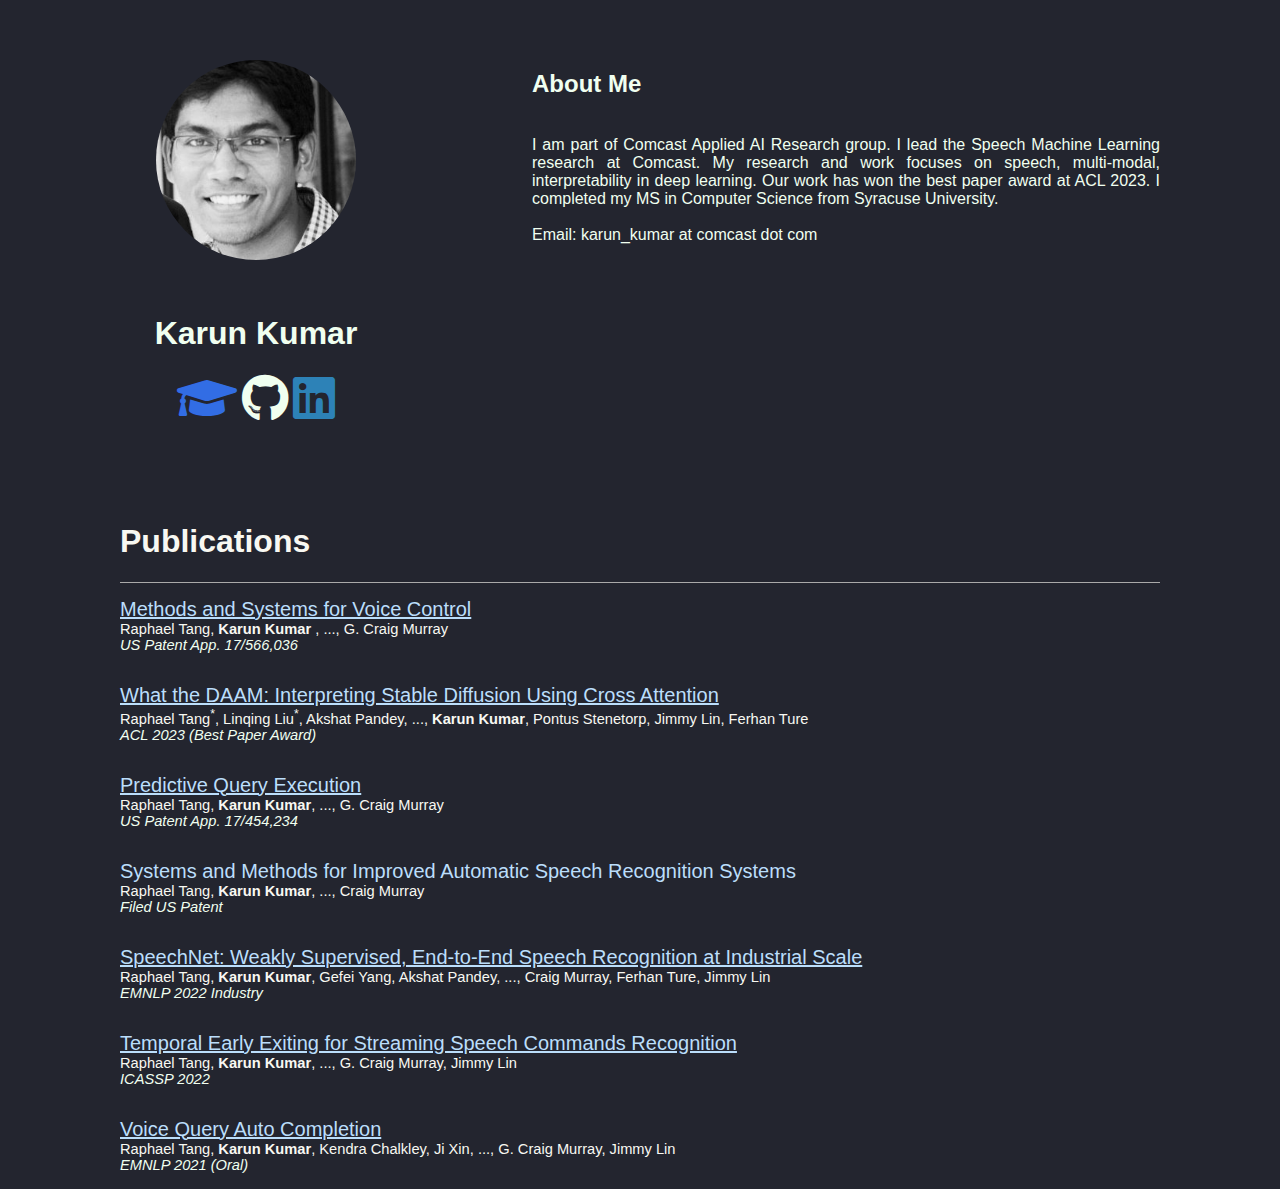
==== index.html @ 8d426ccd "my site" ====
<!DOCTYPE html>
<html lang="en">
<head>
  <title>Karun Kumar's Homepage</title>
  <link id="theme-style" rel="stylesheet" href="style.css">
  <link rel="stylesheet" href="https://use.fontawesome.com/releases/v5.6.1/css/all.css" crossorigin="anonymous">
<!--  <link rel="stylesheet" href="https://academic-demo.netlify.app/css/wowchemy.042e26407c9e383d96a1f26d6787c686.css">-->
</head>
<body>
  <div class="container">

    <div class="column">
      <div class="profile">
        <img class="avatar avatar-circle" width="270" height="270" src="images/pic.jpeg" alt="karun kumar">
      </div>
      <div class="profile-body">
      <h1>Karun Kumar</h1>
      <div class="external-links">
        <div class="mx-auto">
          <a class="scholar" href="https://scholar.google.com/citations?user=pf3DmSsAAAAJ&hl=en&oi=ao"><i class="fas fa-graduation-cap fa-3x"></i></a>
          <a class="github" href="https://github.com/kumarkarun"><i class="fab fa-github fa-3x"></i></a>
          <a class="linkedin" href="https://www.linkedin.com/in/kumarkarun"><i class="fab fa-linkedin fa-3x"></i></a>
        </div>
      </div>
      </div>
    </div>

    <div class="column2">
      <div class="col-lg-2"></div>
      <div class="col-lg-8">
        <div class="textbody">
          <h2 class="text-center">About Me</h2><br>
          <div class="article-style">
            I am part of Comcast Applied AI Research group. I lead the Speech Machine Learning research at Comcast.
            My research and work focuses on speech, multi-modal, interpretability in deep learning.
            Our work has won the best paper award at ACL 2023.
            I completed my MS in Computer Science from Syracuse University.
            <br><br>
		    Email: karun_kumar at comcast dot com
          </div>
        </div>
      </div>
      <i class="col-lg-2"></i>
    </div>

  </div>

  <div class="row">
    <div class="cell">
    <div class="sec-header"><h1>Publications</h1></div>
      <div class="pub-listing pt-3">
        <div class="pub-title"><a href="https://patents.google.com/patent/US20230215459A1">Methods and Systems for Voice Control</a></div>
        <div class="author-line">Raphael Tang, <b>Karun Kumar </b>, ..., G. Craig Murray</div>
        <i class="pub-conf">US Patent App. 17/566,036</i><br>
      </div>
      <div class="pub-listing pt-3">
        <div class="pub-title"><a href="https://aclanthology.org/2023.acl-long.310/">What the DAAM: Interpreting Stable Diffusion Using Cross Attention</a></div>
        <div class="author-line">Raphael Tang<sup>*</sup>, Linqing Liu<sup>*</sup>, Akshat Pandey, ..., <b>Karun Kumar</b>, Pontus Stenetorp, Jimmy Lin, Ferhan Ture</div>
        <i class="pub-conf">ACL 2023 <span class="noteworthy">(Best Paper Award)</span></i><br>
      </div>
      <div class="pub-listing pt-3">
        <div class="pub-title"><a href="https://patents.google.com/patent/US20230142836A1/en">Predictive Query Execution</a></div>
        <div class="author-line">Raphael Tang, <b>Karun Kumar</b>, ..., G. Craig Murray</div>
        <i class="pub-conf">US Patent App. 17/454,234</i><br>
      </div>
      <div class="pub-listing pt-3">
        <div class="pub-title">Systems and Methods for Improved Automatic Speech Recognition Systems</div>
        <div class="author-line">Raphael Tang, <b>Karun Kumar</b>, ..., Craig Murray</div>
        <i class="pub-conf">Filed US Patent</i><br>
      </div>
      <div class="pub-listing pt-3">
        <div class="pub-title"><a href="https://aclanthology.org/2022.emnlp-industry.29/">SpeechNet: Weakly Supervised, End-to-End Speech Recognition at Industrial Scale</a></div>
        <div class="author-line">Raphael Tang, <b>Karun Kumar</b>, Gefei Yang, Akshat Pandey, ..., Craig Murray, Ferhan Ture, Jimmy Lin</div>
        <i class="pub-conf">EMNLP 2022 Industry</i><br>
      </div>
      <div class="pub-listing pt-3">
        <div class="pub-title"><a href="https://cs.uwaterloo.ca/~jimmylin/publications/Tang_etal_ICASSP2022.pdf">Temporal Early Exiting for Streaming Speech Commands Recognition</a></div>
        <div class="author-line">Raphael Tang, <b>Karun Kumar</b>, ..., G. Craig Murray, Jimmy Lin</div>
        <i class="pub-conf">ICASSP 2022</i><br>
      </div>
      <div class="pub-listing pt-3">
        <div class="pub-title"><a href="https://aclanthology.org/2021.emnlp-main.68/">Voice Query Auto Completion</a></div>
        <div class="author-line">Raphael Tang, <b>Karun Kumar</b>, Kendra Chalkley, Ji Xin, ..., G. Craig Murray, Jimmy Lin</div>
        <i class="pub-conf">EMNLP 2021 (Oral)</i><br>
      </div>


    </div>

  </div>
</body>
</html>
---- style.css ----
body {
    font-family: Arial, sans-serif;
    margin: 0;
    padding: 0;
  }

.container {
    display: flex;
    justify-content: space-between;
    /*padding: 20px;*/
    background: #23252f;
}

.column {
    float: left;
    width: 40%;
      /*flex: 1;*/
    padding: 30px;

    /*border: 1px solid #ccc;*/
    /*margin: 5px;*/
    box-sizing: border-box;
}

.column2 {
    float: right;
    width: 60%;
    /*flex: 1;*/
    padding-top: 50px;
    padding-left: 20px;
    padding-right: 120px;
    /*border: 1px solid #ccc;*/
    /*margin: 5px;*/
    box-sizing: border-box;
}

.row {
    display: flex;
    justify-content: space-between;
    /*padding: 20px;*/
    /*border-top: 1px solid #ccc;*/
}

.cell {
    flex: 1;
    padding-left: 120px;
    padding-top: 50px;
    padding-right: 120px;
    /*border: 1px solid #ccc;*/
    /*box-sizing: border-box;*/
    color: #f8f8f2;
    background: #23252f;
}

.external-links .scholar:hover {
    color: #2d82b7;
}

.external-links .scholar {
    color: #326de4;
}

.external-links .linkedin {
    color: #2d82b7;
}

.external-links .linkedin:hover {
    color: #2d72a7;
}

.external-links .github {
    color: honeydew;
}

.external-links .github:hover {
    color: #44494e;
}

li {
    text-align: justify;
}

.pub-title {
    font-size: 15pt;
    color: #bbdefb;
}

.pub-listing {
    font-size: 11pt;
    width: 100%;
    padding-bottom: 16px;
    padding-top: 15px;
}

.no-pad-pub-listing {
    font-size: 11pt;
    width: 100%;
}

.pub-conf {
    color: honeydew;
    /*color: #f8f8f2;*/
    font-weight: 300;
}

.textbody {
    text-align: justify;
    color: honeydew;
    font-family: inherit;
    font-size: 1rem;
    line-height: inherit;
}

.profile{
    text-align: center;
    padding: 30px 5px;
    position: relative;
}

.profile-body{
    text-align: center;
    position: relative;
    color: honeydew;
    font-family: inherit;
    font-size: 1rem;
    line-height: inherit;
}

.avatar {
    width: 200px;
    height: 200px;
}

.avatar-circle {
    border-radius: 50%;
}

.article-style {
    overflow: hidden;
    overflow-wrap: break-word;
    word-wrap: break-word;
    word-break: break-word;
}

.sec-header {
    width: 100%;
    border-bottom: 1px solid #aaa;
}

a:link {
  color: #bbdefb;
  background-color: transparent;
  text-decoration: underline;
}

a:hover {
  color: #326de4;
  background-color: transparent;
  text-decoration: underline;
}
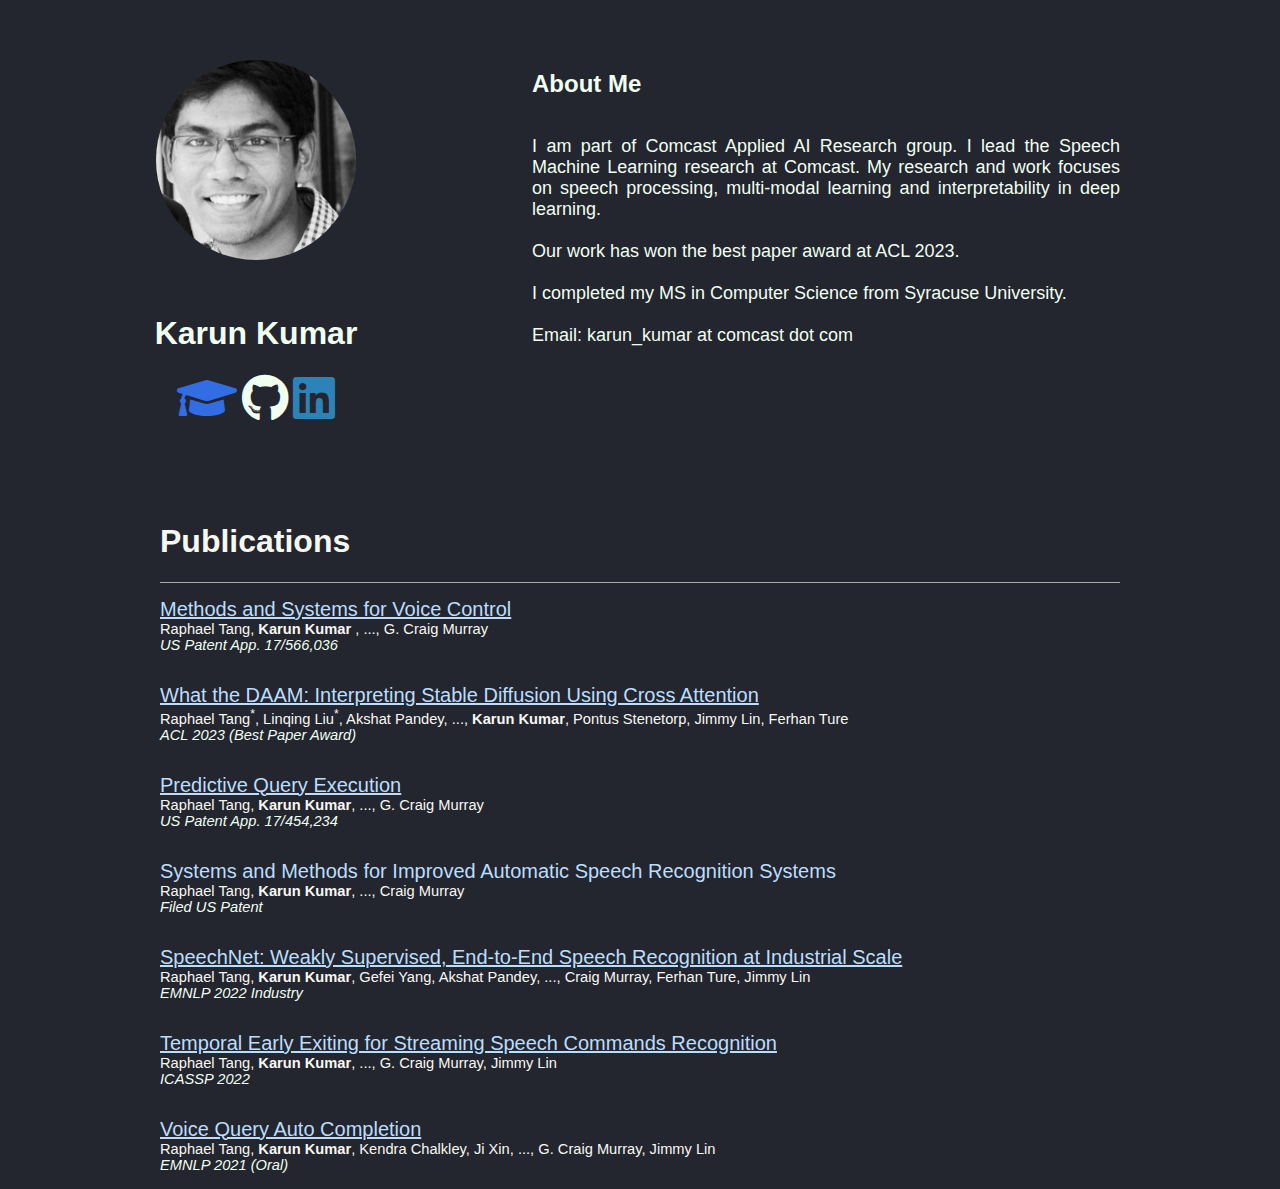
==== commit 4f664020: "my site" ====
--- a/index.html
+++ b/index.html
@@ -32,8 +32,10 @@
           <h2 class="text-center">About Me</h2><br>
           <div class="article-style">
             I am part of Comcast Applied AI Research group. I lead the Speech Machine Learning research at Comcast.
-            My research and work focuses on speech, multi-modal, interpretability in deep learning.
+            My research and work focuses on speech processing, multi-modal learning and interpretability in deep learning.
+            <br><br>
             Our work has won the best paper award at ACL 2023.
+            <br><br>
             I completed my MS in Computer Science from Syracuse University.
             <br><br>
 		    Email: karun_kumar at comcast dot com
--- a/style.css
+++ b/style.css
@@ -28,7 +28,7 @@
     /*flex: 1;*/
     padding-top: 50px;
     padding-left: 20px;
-    padding-right: 120px;
+    padding-right: 160px;
     /*border: 1px solid #ccc;*/
     /*margin: 5px;*/
     box-sizing: border-box;
@@ -43,9 +43,9 @@
 
 .cell {
     flex: 1;
-    padding-left: 120px;
+    padding-left: 160px;
     padding-top: 50px;
-    padding-right: 120px;
+    padding-right: 160px;
     /*border: 1px solid #ccc;*/
     /*box-sizing: border-box;*/
     color: #f8f8f2;
@@ -140,6 +140,7 @@
     overflow-wrap: break-word;
     word-wrap: break-word;
     word-break: break-word;
+    font-size: large;
 }
 
 .sec-header {
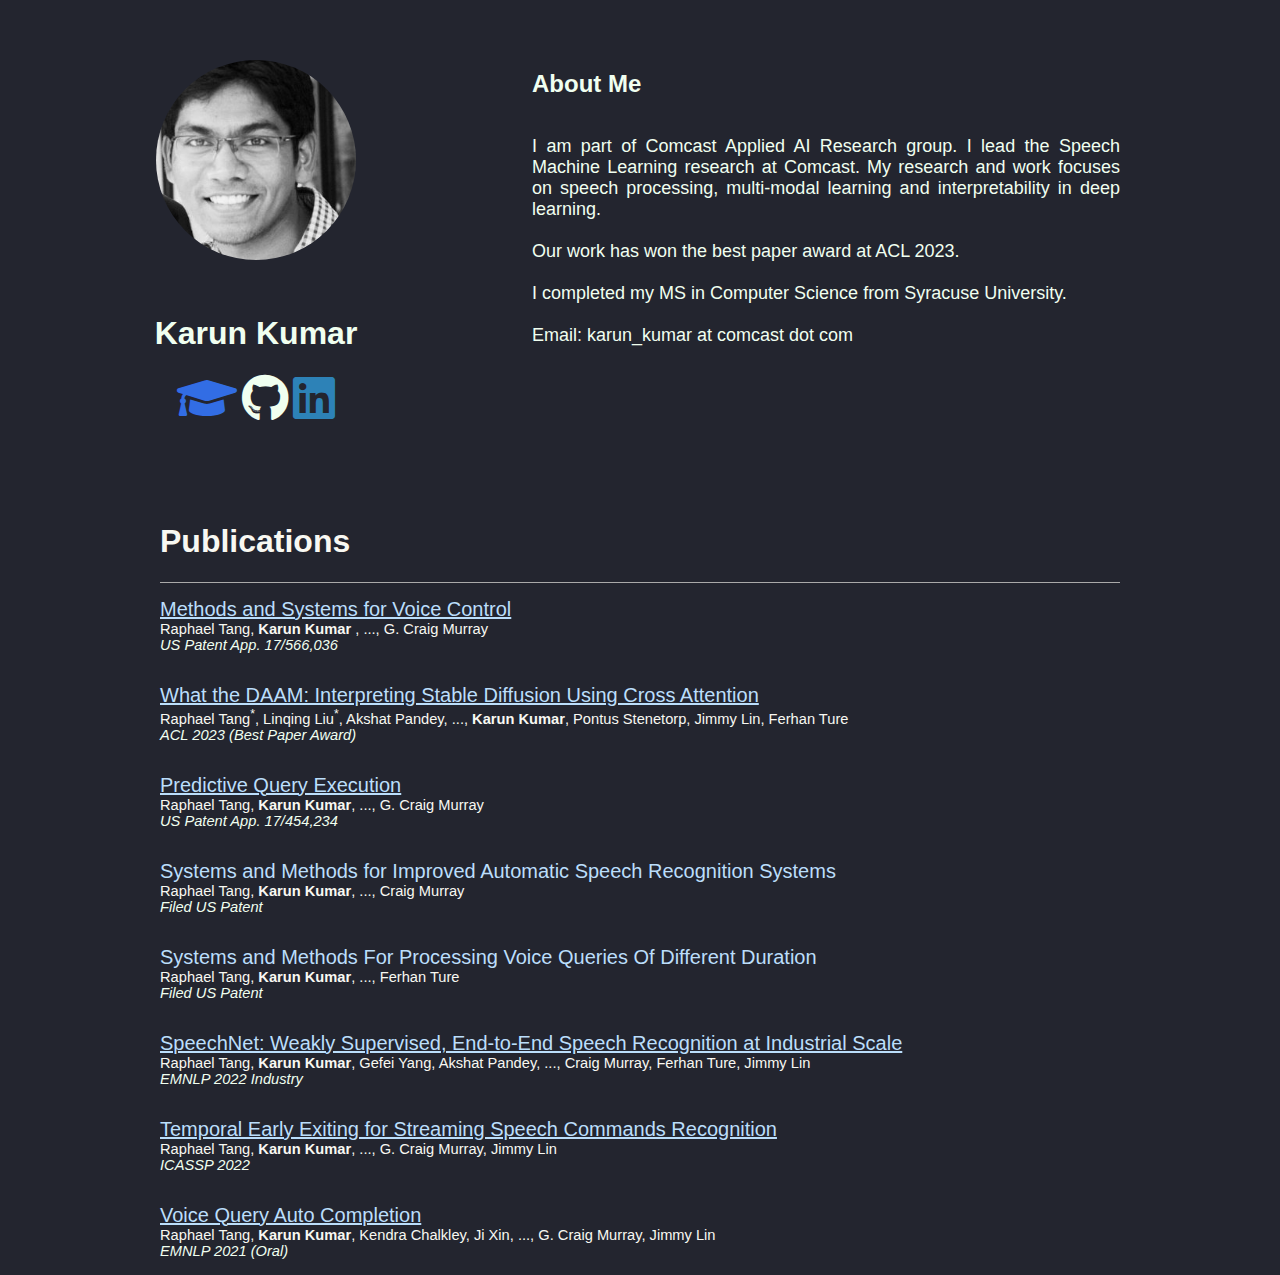
==== commit b7a43380: "update" ====
--- a/index.html
+++ b/index.html
@@ -71,6 +71,11 @@
         <i class="pub-conf">Filed US Patent</i><br>
       </div>
       <div class="pub-listing pt-3">
+        <div class="pub-title">Systems and Methods For Processing Voice Queries Of Different Duration</div>
+        <div class="author-line">Raphael Tang, <b>Karun Kumar</b>, ..., Ferhan Ture</div>
+        <i class="pub-conf">Filed US Patent</i><br>
+      </div>
+      <div class="pub-listing pt-3">
         <div class="pub-title"><a href="https://aclanthology.org/2022.emnlp-industry.29/">SpeechNet: Weakly Supervised, End-to-End Speech Recognition at Industrial Scale</a></div>
         <div class="author-line">Raphael Tang, <b>Karun Kumar</b>, Gefei Yang, Akshat Pandey, ..., Craig Murray, Ferhan Ture, Jimmy Lin</div>
         <i class="pub-conf">EMNLP 2022 Industry</i><br>
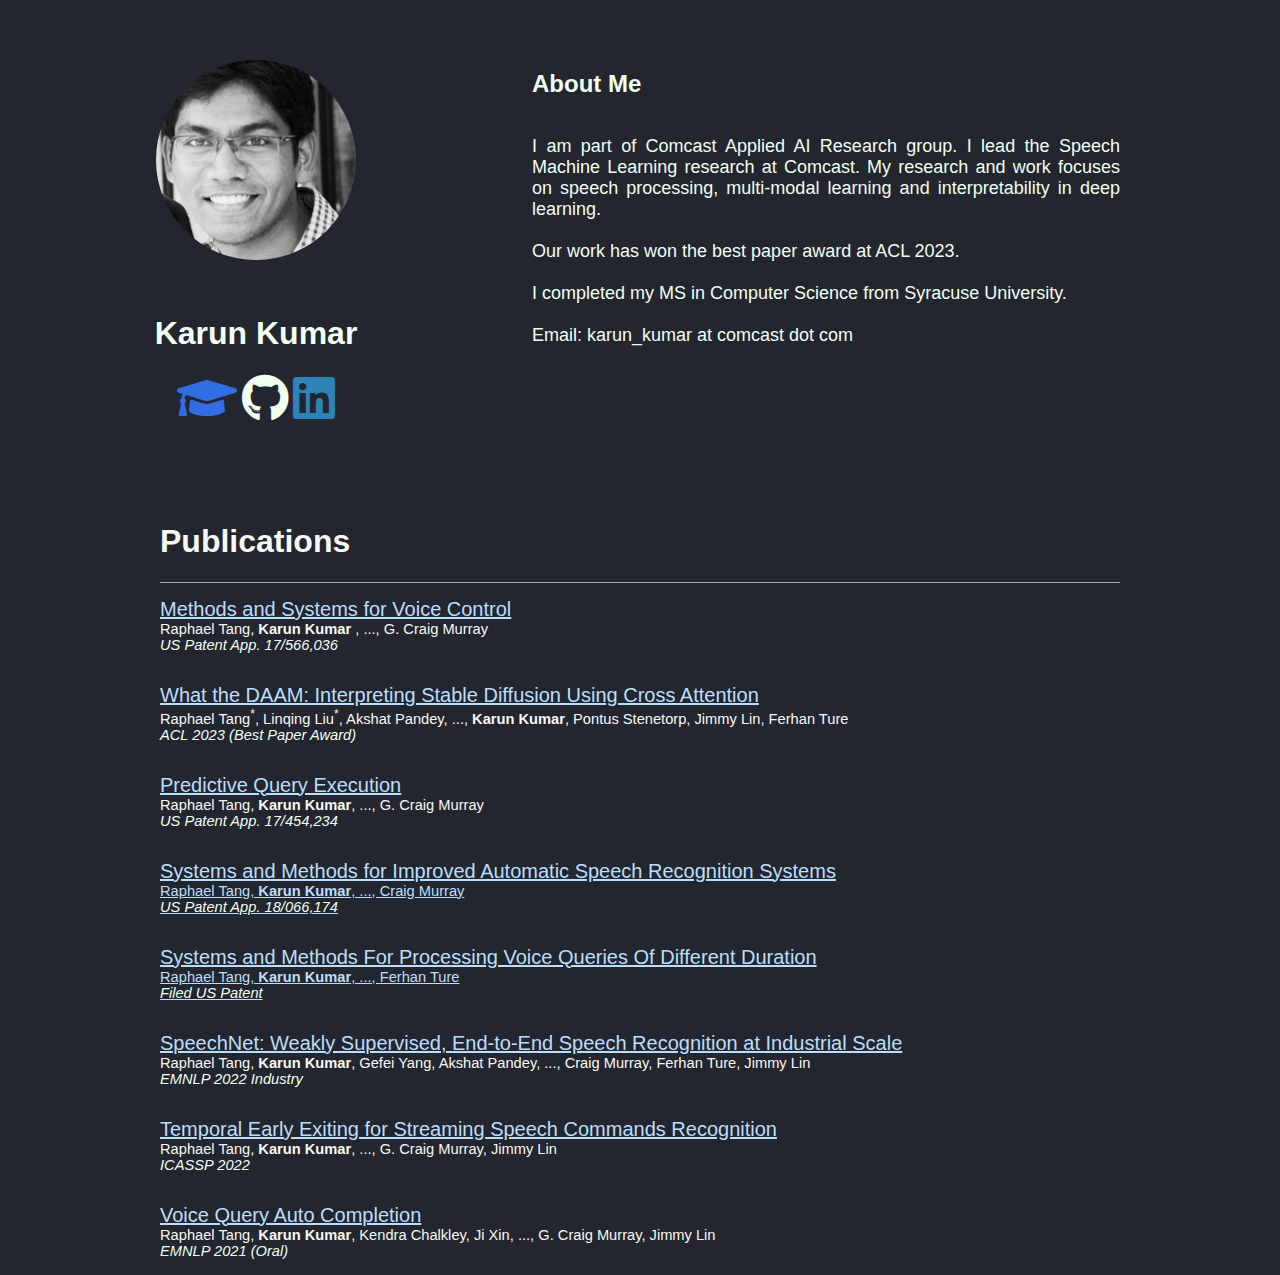
==== commit ac4c7fb7: "update" ====
--- a/index.html
+++ b/index.html
@@ -66,9 +66,9 @@
         <i class="pub-conf">US Patent App. 17/454,234</i><br>
       </div>
       <div class="pub-listing pt-3">
-        <div class="pub-title">Systems and Methods for Improved Automatic Speech Recognition Systems</div>
+        <div class="pub-title"><a href="https://patents.google.com/patent/US20240203397A1/en">Systems and Methods for Improved Automatic Speech Recognition Systems</div>
         <div class="author-line">Raphael Tang, <b>Karun Kumar</b>, ..., Craig Murray</div>
-        <i class="pub-conf">Filed US Patent</i><br>
+        <i class="pub-conf">US Patent App. 18/066,174</i><br>
       </div>
       <div class="pub-listing pt-3">
         <div class="pub-title">Systems and Methods For Processing Voice Queries Of Different Duration</div>
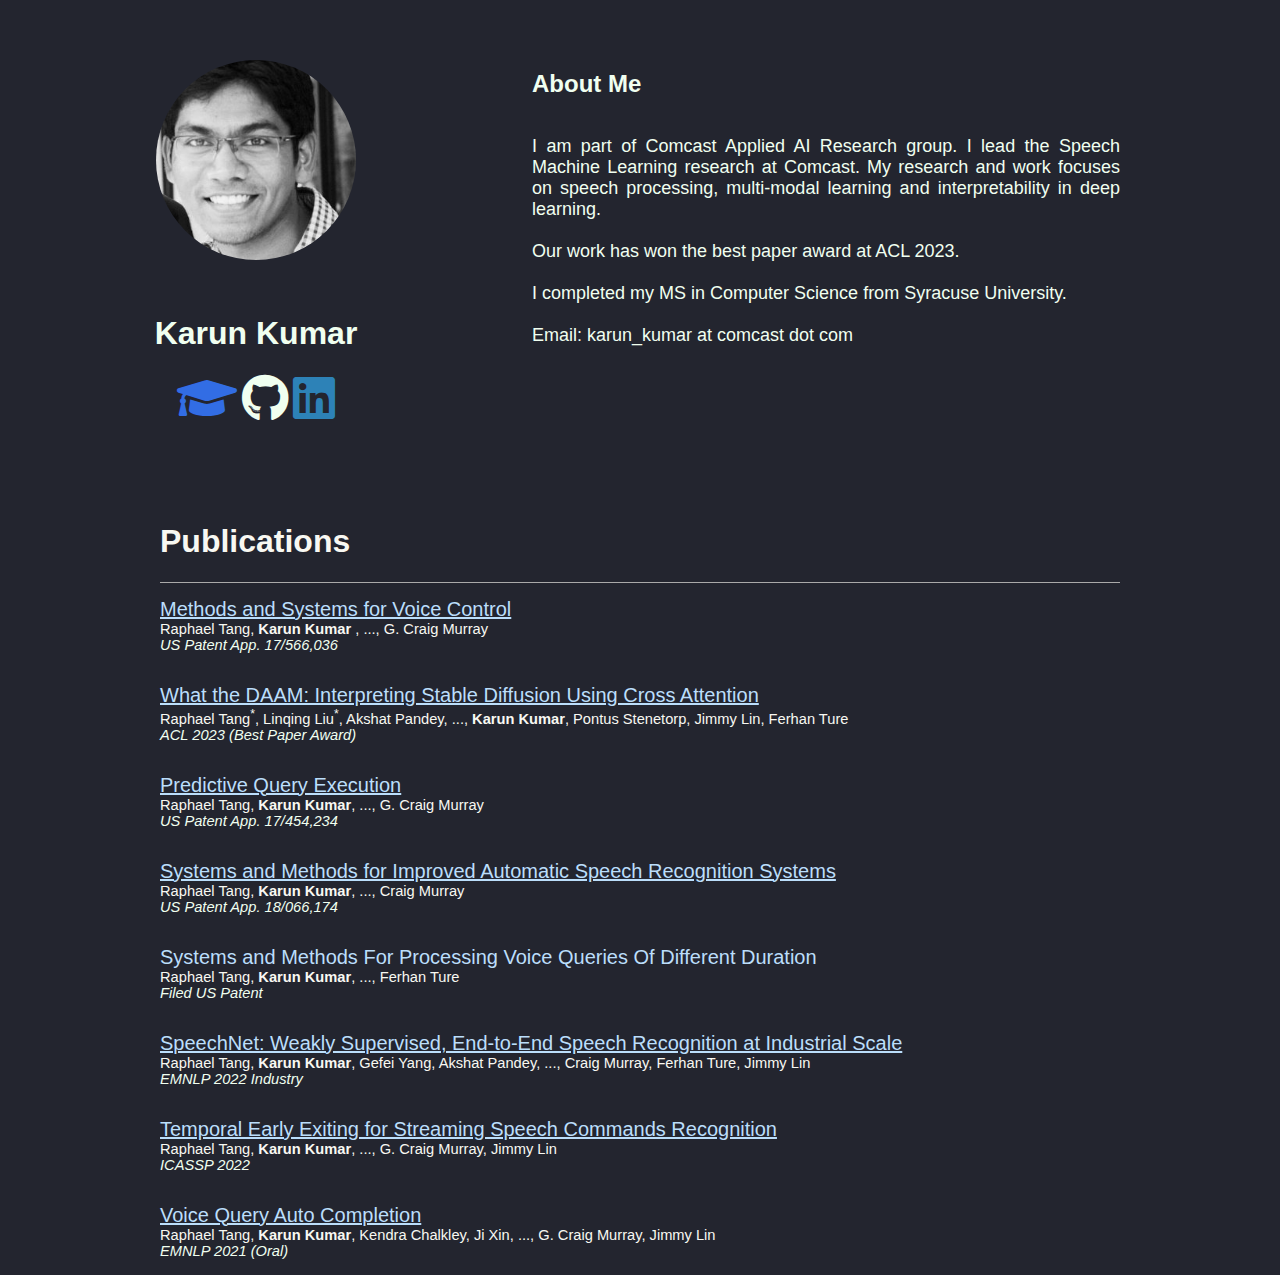
==== commit d1156fd1: "update" ====
--- a/index.html
+++ b/index.html
@@ -66,7 +66,7 @@
         <i class="pub-conf">US Patent App. 17/454,234</i><br>
       </div>
       <div class="pub-listing pt-3">
-        <div class="pub-title"><a href="https://patents.google.com/patent/US20240203397A1/en">Systems and Methods for Improved Automatic Speech Recognition Systems</div>
+        <div class="pub-title"><a href="https://patents.google.com/patent/US20240203397A1/en">Systems and Methods for Improved Automatic Speech Recognition Systems</a></div>
         <div class="author-line">Raphael Tang, <b>Karun Kumar</b>, ..., Craig Murray</div>
         <i class="pub-conf">US Patent App. 18/066,174</i><br>
       </div>
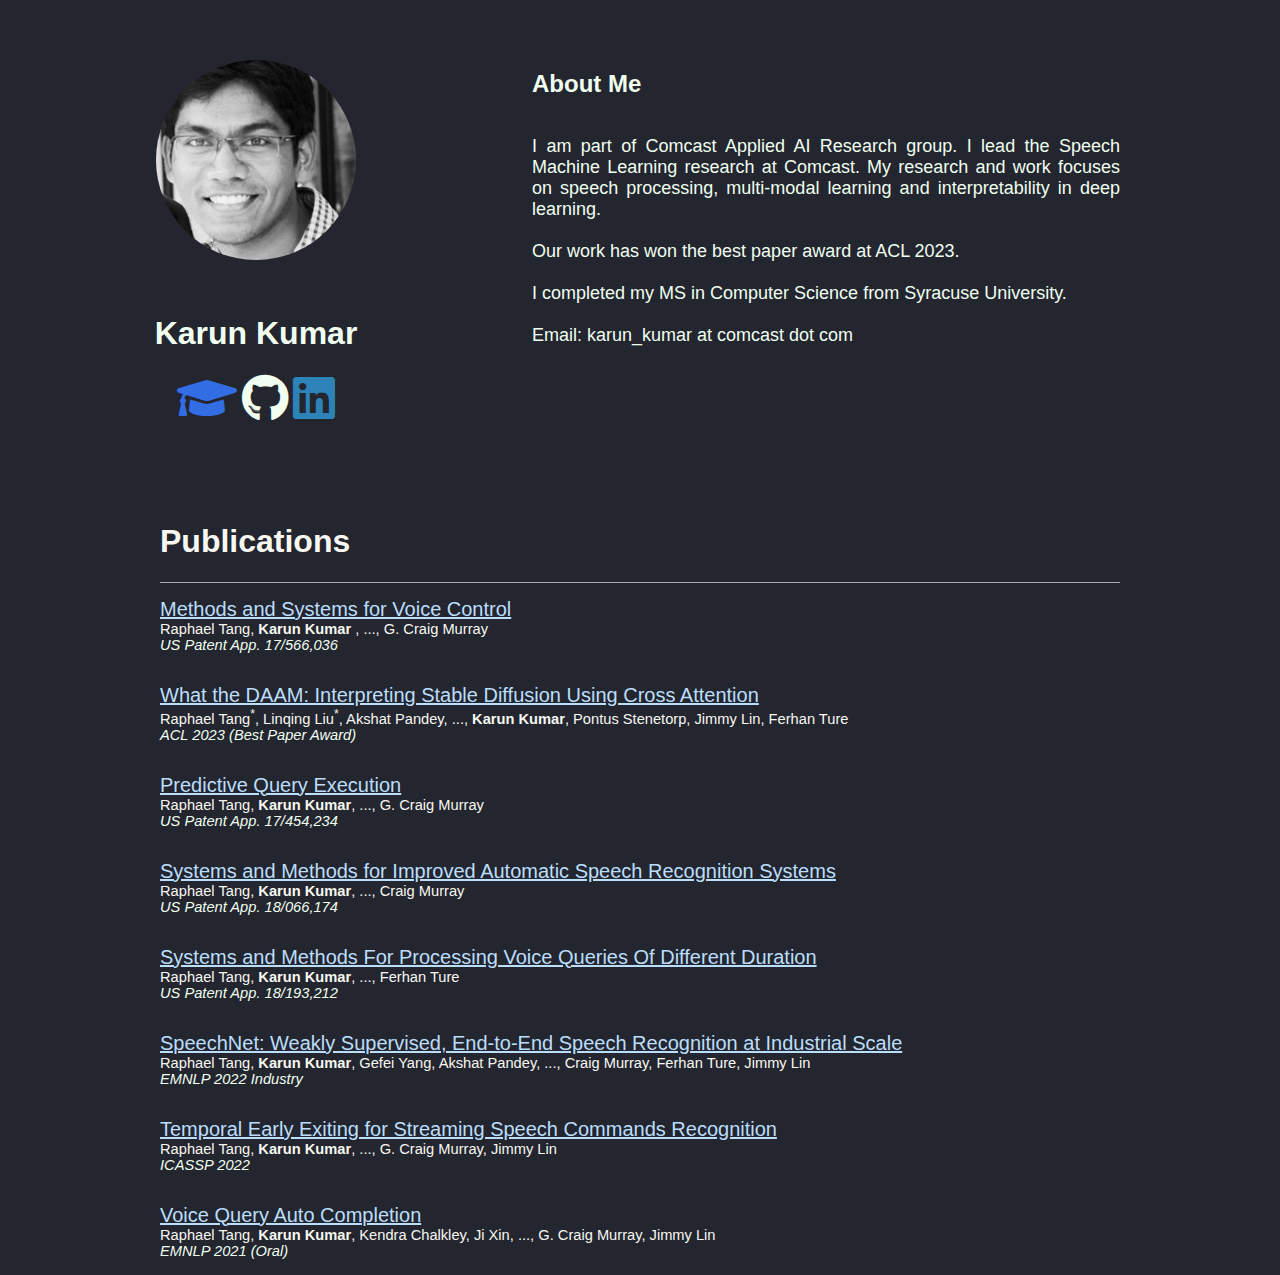
==== commit e321f7fd: "update" ====
--- a/index.html
+++ b/index.html
@@ -71,9 +71,9 @@
         <i class="pub-conf">US Patent App. 18/066,174</i><br>
       </div>
       <div class="pub-listing pt-3">
-        <div class="pub-title">Systems and Methods For Processing Voice Queries Of Different Duration</div>
+        <div class="pub-title"><a href="https://patents.google.com/patent/US20240331703A1/en">Systems and Methods For Processing Voice Queries Of Different Duration</a></div>
         <div class="author-line">Raphael Tang, <b>Karun Kumar</b>, ..., Ferhan Ture</div>
-        <i class="pub-conf">Filed US Patent</i><br>
+        <i class="pub-conf">US Patent App. 18/193,212</i><br>
       </div>
       <div class="pub-listing pt-3">
         <div class="pub-title"><a href="https://aclanthology.org/2022.emnlp-industry.29/">SpeechNet: Weakly Supervised, End-to-End Speech Recognition at Industrial Scale</a></div>
